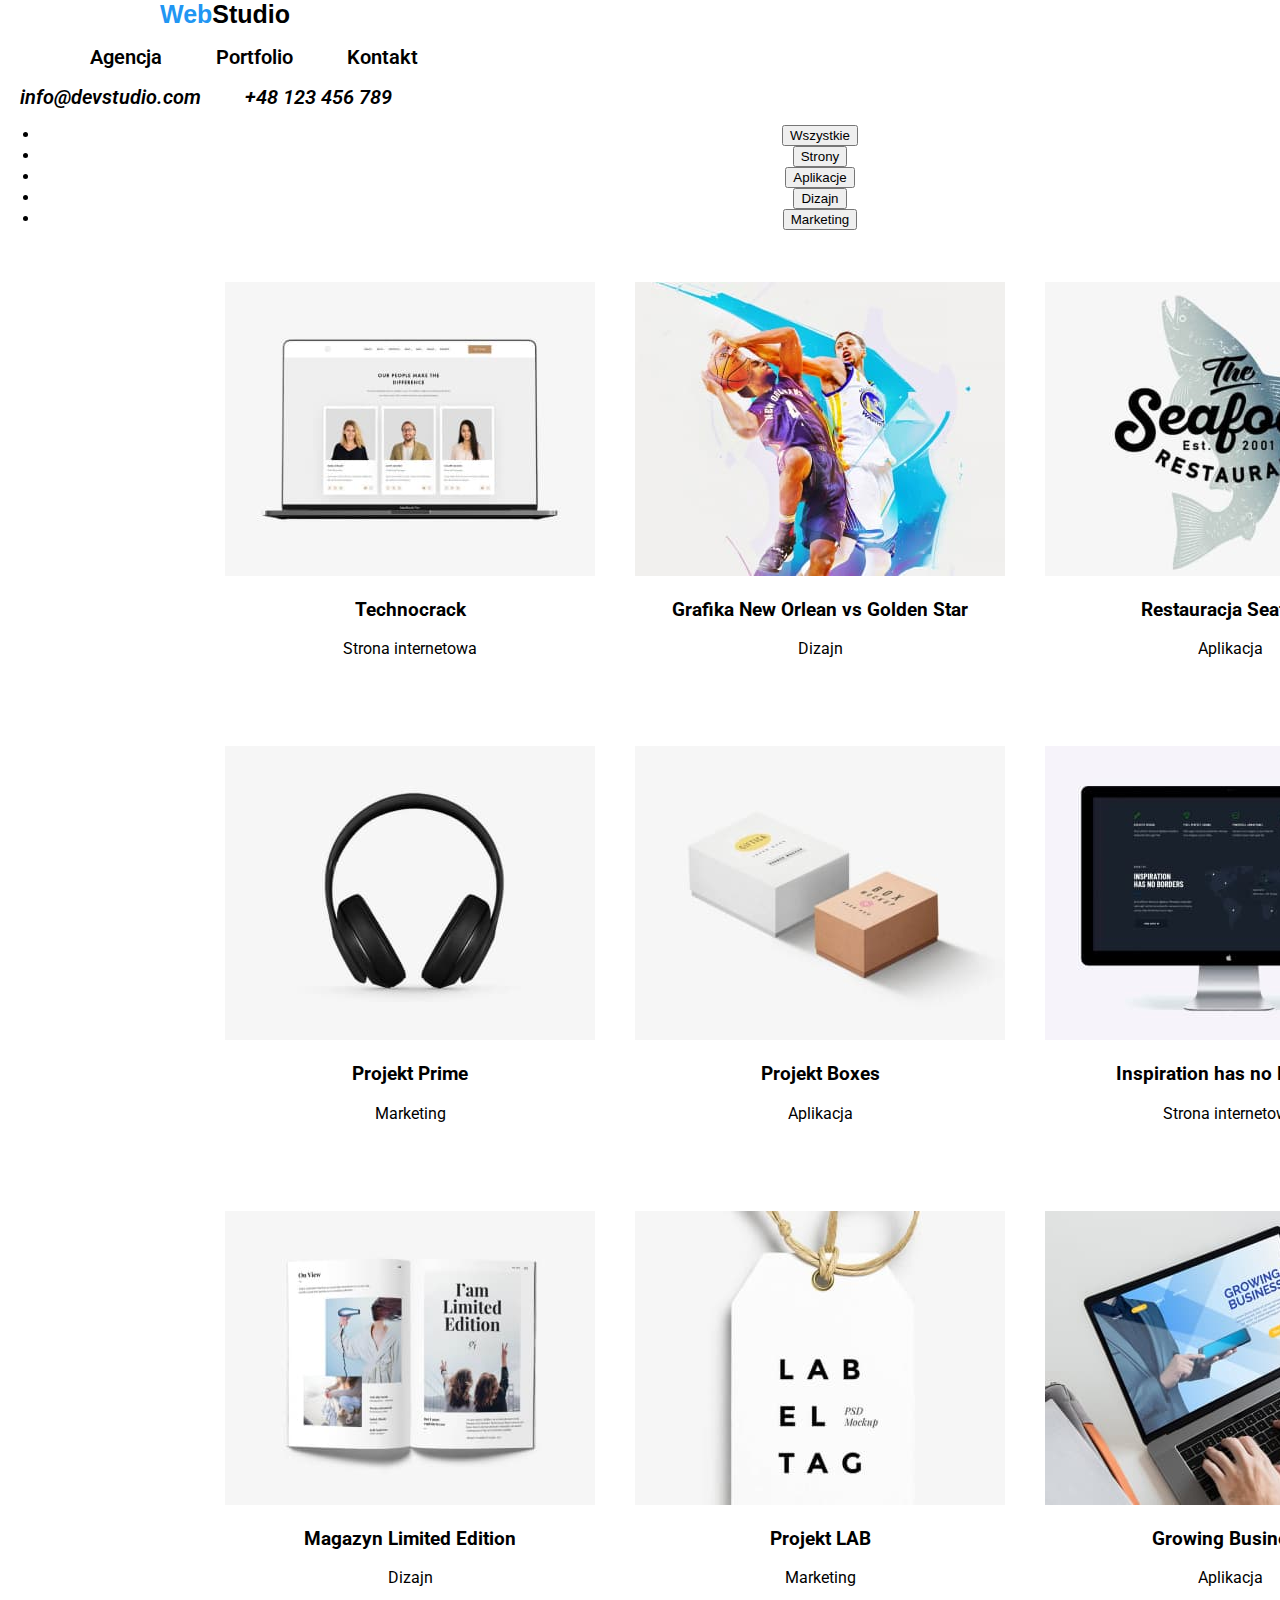
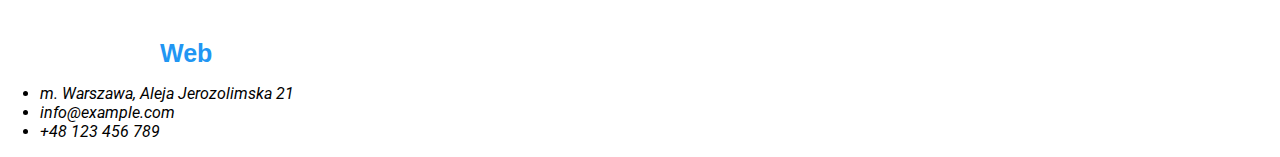
==== portfolio.html @ 201d8515 "utworzenie_nowego_repo" ====
<!DOCTYPE html>
<html lang="en">
  <head>
    <meta charset="UTF-8" />
    <meta http-equiv="X-UA-Compatible" content="IE=edge" />
    <meta name="viewport" content="width=device-width, initial-scale=1.0" />
    <link rel="stylesheet" href="css/styles.css" />
    <link rel="preconnect" href="https://fonts.googleapis.com" />
    <link rel="preconnect" href="https://fonts.gstatic.com" crossorigin />
    <link
      href="https://fonts.googleapis.com/css2?family=Raleway:wght@700&family=Roboto:wght@400;500;700;900&display=swap"
      rel="stylesheet"
    />
    <link rel="preconnect" href="https://fonts.googleapis.com" />
    <link rel="preconnect" href="https://fonts.gstatic.com" crossorigin />
    <link
      href="https://fonts.googleapis.com/css2?family=Raleway:wght@700&family=Roboto:wght@400;500;700;900&display=swap"
      rel="stylesheet"
    />
    <title>Portfolio</title>
  </head>
  <body>
    <header>
      <a href="./index.html" class="logo start"><span class="decoration_leters">Web</span>Studio</a>
      <nav class="manu">
        <ul>
          <li class="menu-list"><a class="menu-item" href="/Agencja">Agencja</a></li>
          <li class="menu-list"><a class="menu-item" href="/Portfolio.html">Portfolio</a></li>
          <li class="menu-list"><a class="menu-item" href="/Kontakt">Kontakt</a></li>
        </ul>
      </nav>
      <address>
        <a class="adres_link" href=":mailto:info@devstudio.com">info@devstudio.com</a>
        <a class="adres_link" href="tel:+48123456789">+48 123 456 789</a>
      </address>
    </header>
    <main>
      <section class="portfolio_section_1">
        <ul>
          <li><button type="button" class="btn_filtr_portlofio">Wszystkie</button></li>
          <li><button type="button" class="btn_filtr_portlofio">Strony</button></li>
          <li><button type="button" class="btn_filtr_portlofio">Aplikacje</button></li>
          <li><button type="button" class="btn_filtr_portlofio">Dizajn</button></li>
          <li><button type="button" class="btn_filtr_portlofio">Marketing</button></li>
        </ul>
      </section>
      <section class="portfolio_section_2">
        <ul>
          <li>
            <img
              src="images/portfolio_image-1.jpg"
              alt="zdjecie_portfolio_1"
              width="370"
              height="294"
            />
            <h3>Technocrack</h3>
            <p>Strona internetowa</p>
          </li>
          <li>
            <img
              src="images/portfolio_image-2.jpg"
              alt="zdjecie_portfolio_2"
              width="370"
              height="294"
            />
            <h3>Grafika New Orlean vs Golden Star</h3>
            <p>Dizajn</p>
          </li>
          <li>
            <img
              src="images/portfolio_image-3.jpg"
              alt="zdjecie_portfolio_3"
              width="370"
              height="294"
            />
            <h3>Restauracja Seafood</h3>
            <p>Aplikacja</p>
          </li>
        </ul>
        <ul>
          <li>
            <img
              src="images/portfolio_image-4.jpg"
              alt="zdjecie_portfolio_4"
              width="370"
              height="294"
            />
            <h3>Projekt Prime</h3>
            <p>Marketing</p>
          </li>
          <li>
            <img
              src="images/portfolio_image-5.jpg"
              alt="zdjecie_portfolio_5"
              width="370"
              height="294"
            />
            <h3>Projekt Boxes</h3>
            <p>Aplikacja</p>
          </li>
          <li>
            <img
              src="images/portfolio_image-6.jpg"
              alt="zdjecie_portfolio_6"
              width="370"
              height="294"
            />
            <h3>Inspiration has no Borders</h3>
            <p>Strona internetowa</p>
          </li>
        </ul>
        <ul>
          <li>
            <img
              src="images/portfolio_image-7.jpg"
              alt="zdjecie_portfolio_7"
              width="370"
              height="294"
            />
            <h3>Magazyn Limited Edition</h3>
            <p>Dizajn</p>
          </li>
          <li>
            <img
              src="images/portfolio_image-8.jpg"
              alt="zdjecie_portfolio_8"
              width="370"
              height="294"
            />
            <h3>Projekt LAB</h3>
            <p>Marketing</p>
          </li>
          <li>
            <img
              src="images/portfolio_image-9.jpg"
              alt="zdjecie_portfolio_9"
              width="370"
              height="294"
            />
            <h3>Growing Business</h3>
            <p>Aplikacja</p>
          </li>
        </ul>
      </section>
    </main>
    <footer>
      <a href="./index.html" class="logo end"><span class="decoration_leters">Web</span>Studio</a>
      <address>
        <ul>
          <li>m. Warszawa, Aleja Jerozolimska 21</li>
          <li>info@example.com</li>
          <li>+48 123 456 789</li>
        </ul>
      </address>
    </footer>
  </body>
</html>
---- css/styles.css ----
:root {
  --main-color: #2196f3;
  --main-bacgraund-color: #2f303a;
  --secondary-bacgraund-color: #f5f4fa;
  --main-font: 'Roboto', sans-serif;
  --secondary-font: 'Releway', sans-serif;
  /*dostępne grubosci Releway 700 */
  /*dostępne grubosci Roboto 400, 500, 700, 900 */
}
body {
  font-family: var(--main-font);
  color: #000;
  width: 1600px;
  margin: auto;
}
/* ----- HEADER ----- */
.logo {
  font-size: 25px;
  font-family: var(--secondary-font);
  font-weight: 700;
  margin-left: 10%;
  text-decoration: none;
}
.start {
  color: #000;
}
.end {
  color: #fff;
}
.decoration_leters {
  color: #2196f3;
}
.menu {
  padding: 0;
  list-style: none;
}
.menu-list {
  display: inline-block;
  vertical-align: top;
  margin-left: 50px;
}
.menu-item {
  font-weight: 600;
  font-size: 20px;
  text-decoration: none;
  color: #000;
}
.adres_link {
  font-size: 20px;
  font-weight: 600;
  margin: 20px;
  text-decoration: none;
  color: #000;
}
.adres_link:hover,
.adres_link:focus,
.menu-item:hover,
.menu-item:focus {
  color: var(--main-color);
}
/* ----- END HEADER ----- */

/* ----- MAIN MAIN ----- */
.main_section_1 div {
  background-color: var(--main-bacgraund-color);
  text-align: center;
  height: 600px;
}
.main_section_1 h1 {
  color: #fff;
  font-size: 44px;
  letter-spacing: 6%;
  line-height: 1.363;
  width: 696px;
  height: 120px;
  margin: auto;
}
.button {
  background-color: var(--main-color);
  color: #fff;
  font-size: 16px;
  height: 50px;
  width: 200px;
  border-radius: 4px;
}
.button:hover {
  transform: scale(1.05);
}
.button:active {
  transform: scale(0.95);
}
.main_section_2 ul {
  display: inline-flex;
  list-style: none;
}
.main_section_2 li {
  margin: 10px;
}
.main_section_2 li p {
  line-height: 1.714;
}
.main_section_3 {
  text-align: center;
  width: 1170px;
  height: 386px;
  margin: auto;
}
.main_section_3 ul {
  list-style: none;
  display: flex;
}
.main_section_3 li {
  margin: auto;
}
.main_section_4 {
  background-color: var(--secondary-bacgraund-color);
  text-align: center;
  height: 648px;
}
.main_section_4 ul {
  display: inline-flex;
  list-style: none;
}
.main_section_4 li {
  background-color: #fff;
  margin: 10px;
  height: 368px;
}
/* ----- END MAIN MAIN ----- */

/* ----- PORTFOLIO MAIN ----- */
.portfolio_section_1 {
  text-align: center;
}
.btn_filtr_portlofio {
  cursor: pointer;
}
.btn_filtr_portlofio:hover,
.btn_filtr_portlofio:focus {
  background-color: var(--main-color);
}
.portfolio_section_2 {
  text-align: center;
}
.portfolio_section_2 ul {
  list-style: none;
  display: inline-flex;
}
.portfolio_section_2 li {
  margin: 20px;
}
/* ----- END PORTFOLIO MAIN ----- */

/* ----- FOOTER ----- */
.footer_address {
  color: hsla(0, 0%, 100%, 60%);
}
.footer_backgraund_color {
  background-color: var(--main-bacgraund-color);
  color: #fff;
}
/* -----END FOOTER ----- */
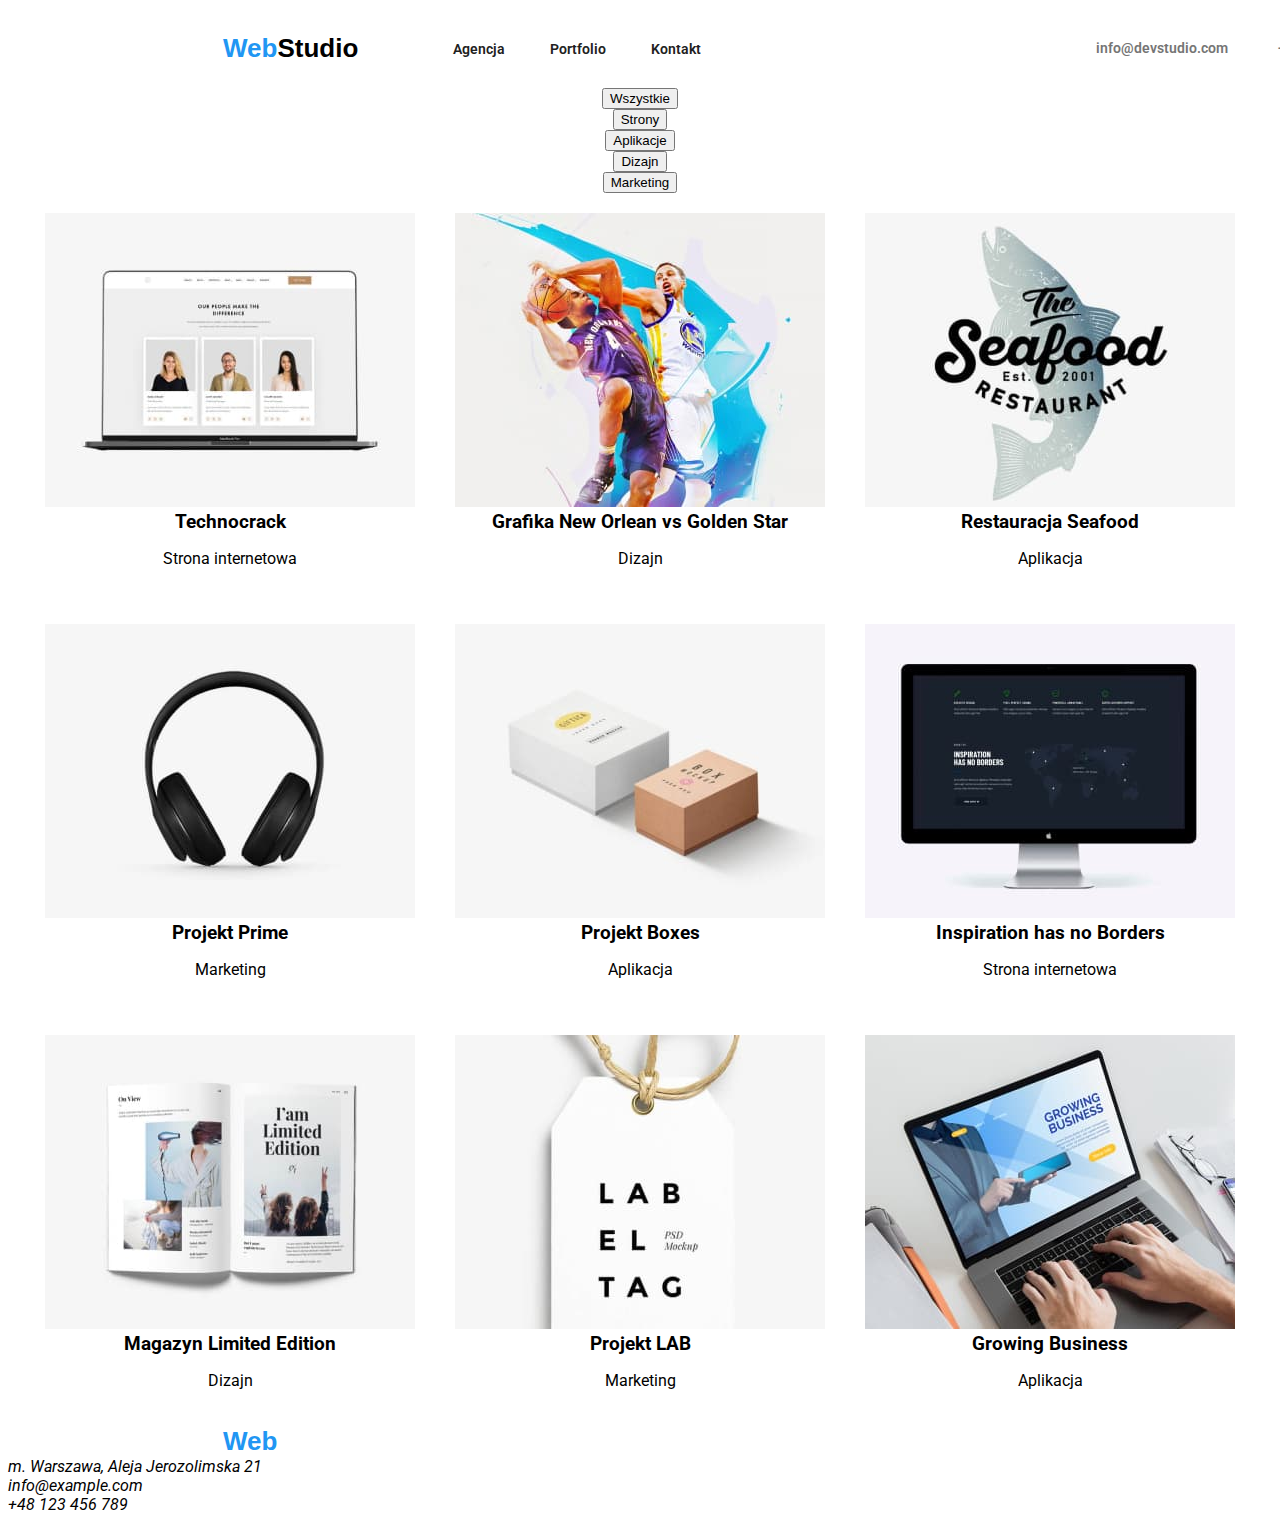
==== commit 985ec35a: "Update portfolio.html" ====
--- a/portfolio.html
+++ b/portfolio.html
@@ -20,19 +20,29 @@
     <title>Portfolio</title>
   </head>
   <body>
-    <header>
-      <a href="./index.html" class="logo start"><span class="decoration_leters">Web</span>Studio</a>
-      <nav class="manu">
-        <ul>
-          <li class="menu-list"><a class="menu-item" href="/Agencja">Agencja</a></li>
-          <li class="menu-list"><a class="menu-item" href="/Portfolio.html">Portfolio</a></li>
-          <li class="menu-list"><a class="menu-item" href="/Kontakt">Kontakt</a></li>
-        </ul>
-      </nav>
-      <address>
-        <a class="adres_link" href=":mailto:info@devstudio.com">info@devstudio.com</a>
-        <a class="adres_link" href="tel:+48123456789">+48 123 456 789</a>
-      </address>
+    <header class="head_container">
+      <div class="container">
+        <nav class="manu">
+          <a href="./index.html" class="logo start link"
+            ><span class="decoration_leters">Web</span>Studio</a
+          >
+          <ul class="nav_container list">
+            <li class="menu-list">
+              <a class="menu-item link" href="/Agencja">Agencja</a>
+            </li>
+            <li class="menu-list">
+              <a class="menu-item link" href="./portfolio.html">Portfolio</a>
+            </li>
+            <li class="menu-list">
+              <a class="menu-item link" href="/Kontakt">Kontakt</a>
+            </li>
+          </ul>
+        </nav>
+        <div class="adres_link">
+          <a class="link head_link" href=":mailto:info@devstudio.com">info@devstudio.com</a>
+          <a class="link head_link" href="tel:+48123456789">+48 123 456 789</a>
+        </div>
+      </div>
     </header>
     <main>
       <section class="portfolio_section_1">
--- a/css/styles.css
+++ b/css/styles.css
@@ -10,16 +10,52 @@
 body {
   font-family: var(--main-font);
   color: #000;
+}
+h1,
+h2,
+h3,
+h4,
+h5,
+h6 {
+  margin: 0;
+  padding: 0;
+}
+p {
+  padding: 0;
+}
+ul {
+  margin: 0;
+  padding: 0;
+}
+.list {
+  list-style: none;
+}
+.link {
+  text-decoration: none;
+}
+.container {
   width: 1600px;
-  margin: auto;
+}
+.section {
+  padding: 94px 0;
 }
 /* ----- HEADER ----- */
+.head_container .container {
+  display: flex;
+  align-items: center;
+  min-height: 80px;
+  margin-left: 0 auto;
+}
+.manu {
+  display: flex;
+  align-items: center;
+}
 .logo {
-  font-size: 25px;
+  font-size: 26px;
   font-family: var(--secondary-font);
   font-weight: 700;
-  margin-left: 10%;
-  text-decoration: none;
+  margin-left: 215px;
+  margin-right: 95px;
 }
 .start {
   color: #000;
@@ -28,32 +64,34 @@
   color: #fff;
 }
 .decoration_leters {
-  color: #2196f3;
-}
-.menu {
-  padding: 0;
-  list-style: none;
-}
-.menu-list {
-  display: inline-block;
-  vertical-align: top;
-  margin-left: 50px;
+  color: var(--main-color);
+}
+.nav_container {
+  display: flex;
+}
+.menu-list:not(:last-child) {
+  margin-right: 45px;
 }
 .menu-item {
   font-weight: 600;
-  font-size: 20px;
-  text-decoration: none;
-  color: #000;
+  font-size: 14px;
+  color: #212121;
 }
 .adres_link {
-  font-size: 20px;
+  display: flex;
+  font-size: 14px;
   font-weight: 600;
-  margin: 20px;
-  text-decoration: none;
-  color: #000;
-}
-.adres_link:hover,
-.adres_link:focus,
+  padding-right: 225px;
+  margin-left: auto;
+}
+.adres_link a {
+  color: #757575;
+}
+.head_link:not(:last-child) {
+  margin-right: 50px;
+}
+.head_link:hover,
+.head_link:focus,
 .menu-item:hover,
 .menu-item:focus {
   color: var(--main-color);
@@ -61,19 +99,20 @@
 /* ----- END HEADER ----- */
 
 /* ----- MAIN MAIN ----- */
-.main_section_1 div {
+
+.section_1_items {
   background-color: var(--main-bacgraund-color);
-  text-align: center;
   height: 600px;
+  display: flex;
+  flex-direction: column;
+  align-items: center;
+  justify-content: center;
 }
 .main_section_1 h1 {
   color: #fff;
   font-size: 44px;
   letter-spacing: 6%;
   line-height: 1.363;
-  width: 696px;
-  height: 120px;
-  margin: auto;
 }
 .button {
   background-color: var(--main-color);
@@ -101,25 +140,24 @@
 }
 .main_section_3 {
   text-align: center;
-  width: 1170px;
-  height: 386px;
-  margin: auto;
 }
 .main_section_3 ul {
-  list-style: none;
   display: flex;
 }
 .main_section_3 li {
   margin: auto;
 }
+.main_section_3 div {
+  margin: auto;
+  width: 1170px;
+  /* height: 385px; */
+}
 .main_section_4 {
   background-color: var(--secondary-bacgraund-color);
   text-align: center;
-  height: 648px;
 }
 .main_section_4 ul {
   display: inline-flex;
-  list-style: none;
 }
 .main_section_4 li {
   background-color: #fff;
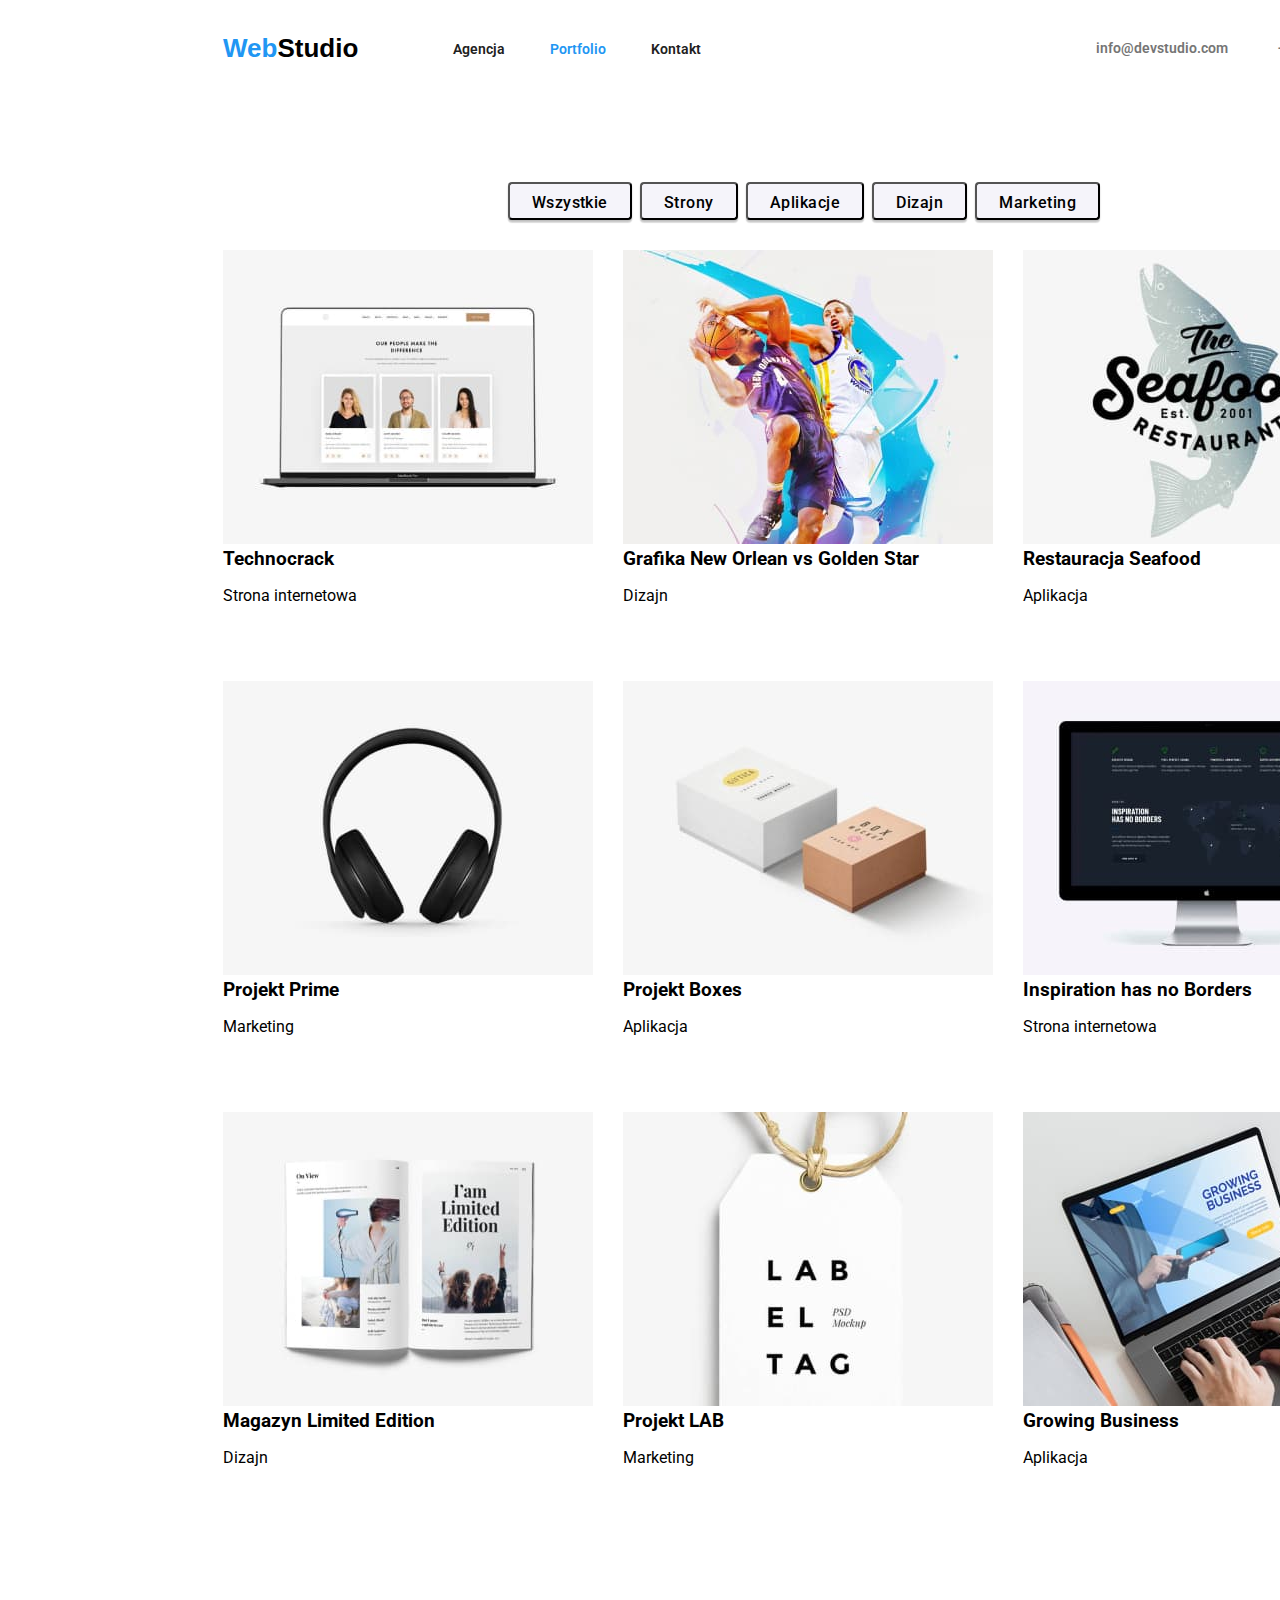
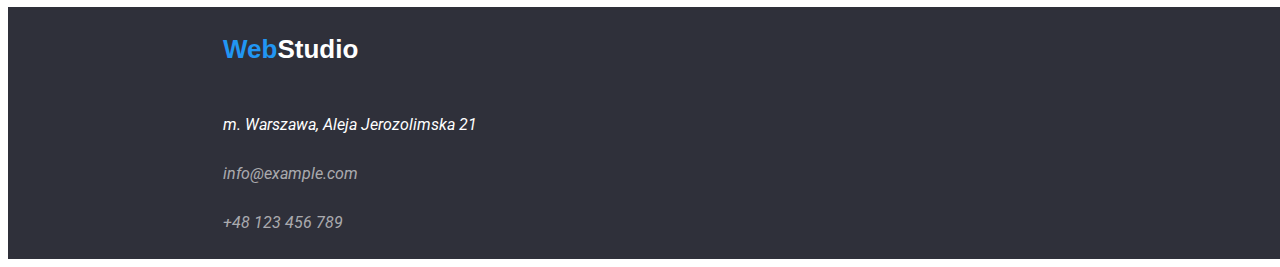
==== commit fd41f07c: "zmiana" ====
--- a/portfolio.html
+++ b/portfolio.html
@@ -20,7 +20,7 @@
     <title>Portfolio</title>
   </head>
   <body>
-    <header class="head_container">
+    <header class="head_container section">
       <div class="container">
         <nav class="manu">
           <a href="./index.html" class="logo start link"
@@ -31,7 +31,7 @@
               <a class="menu-item link" href="/Agencja">Agencja</a>
             </li>
             <li class="menu-list">
-              <a class="menu-item link" href="./portfolio.html">Portfolio</a>
+              <a class="menu-item link decoration_leters" href="./portfolio.html">Portfolio</a>
             </li>
             <li class="menu-list">
               <a class="menu-item link" href="/Kontakt">Kontakt</a>
@@ -45,8 +45,8 @@
       </div>
     </header>
     <main>
-      <section class="portfolio_section_1">
-        <ul>
+      <section class="portfolio_section_1 container">
+        <ul class="list">
           <li><button type="button" class="btn_filtr_portlofio">Wszystkie</button></li>
           <li><button type="button" class="btn_filtr_portlofio">Strony</button></li>
           <li><button type="button" class="btn_filtr_portlofio">Aplikacje</button></li>
@@ -54,8 +54,8 @@
           <li><button type="button" class="btn_filtr_portlofio">Marketing</button></li>
         </ul>
       </section>
-      <section class="portfolio_section_2">
-        <ul>
+      <section class="portfolio_section_2 section container">
+        <ul class="list">
           <li>
             <img
               src="images/portfolio_image-1.jpg"
@@ -87,7 +87,7 @@
             <p>Aplikacja</p>
           </li>
         </ul>
-        <ul>
+        <ul class="list">
           <li>
             <img
               src="images/portfolio_image-4.jpg"
@@ -119,7 +119,7 @@
             <p>Strona internetowa</p>
           </li>
         </ul>
-        <ul>
+        <ul class="list">
           <li>
             <img
               src="images/portfolio_image-7.jpg"
@@ -153,15 +153,19 @@
         </ul>
       </section>
     </main>
-    <footer>
-      <a href="./index.html" class="logo end"><span class="decoration_leters">Web</span>Studio</a>
-      <address>
-        <ul>
-          <li>m. Warszawa, Aleja Jerozolimska 21</li>
-          <li>info@example.com</li>
-          <li>+48 123 456 789</li>
-        </ul>
-      </address>
+    <footer class="footer_designed footer_backgraund_color container">
+      <div class="">
+        <a href="./index.html" class="logo end link"
+          ><span class="decoration_leters">Web</span>Studio</a
+        >
+        <address class="footer_adress">
+          <ul class="list">
+            <li>m. Warszawa, Aleja Jerozolimska 21</li>
+            <li class="footer_address">info@example.com</li>
+            <li class="footer_address">+48 123 456 789</li>
+          </ul>
+        </address>
+      </div>
     </footer>
   </body>
 </html>
--- a/css/styles.css
+++ b/css/styles.css
@@ -35,9 +35,10 @@
 }
 .container {
   width: 1600px;
+  margin: 0 auto;
 }
 .section {
-  padding: 94px 0;
+  padding: 0 0 94px;
 }
 /* ----- HEADER ----- */
 .head_container .container {
@@ -45,6 +46,7 @@
   align-items: center;
   min-height: 80px;
   margin-left: 0 auto;
+  /* margin: 0 auto; */
 }
 .manu {
   display: flex;
@@ -60,12 +62,7 @@
 .start {
   color: #000;
 }
-.end {
-  color: #fff;
-}
-.decoration_leters {
-  color: var(--main-color);
-}
+
 .nav_container {
   display: flex;
 }
@@ -76,6 +73,9 @@
   font-weight: 600;
   font-size: 14px;
   color: #212121;
+}
+.decoration_leters {
+  color: var(--main-color);
 }
 .adres_link {
   display: flex;
@@ -108,11 +108,17 @@
   align-items: center;
   justify-content: center;
 }
-.main_section_1 h1 {
+.section_1_items h1 {
   color: #fff;
   font-size: 44px;
   letter-spacing: 6%;
   line-height: 1.363;
+  letter-spacing: 0.06em;
+}
+.section_1_items div {
+  width: 696px;
+  min-height: 120px;
+  text-align: center;
 }
 .button {
   background-color: var(--main-color);
@@ -121,6 +127,7 @@
   height: 50px;
   width: 200px;
   border-radius: 4px;
+  margin-top: 30px;
 }
 .button:hover {
   transform: scale(1.05);
@@ -131,6 +138,7 @@
 .main_section_2 ul {
   display: inline-flex;
   list-style: none;
+  margin: 0 215px;
 }
 .main_section_2 li {
   margin: 10px;
@@ -168,24 +176,45 @@
 
 /* ----- PORTFOLIO MAIN ----- */
 .portfolio_section_1 {
-  text-align: center;
+  display: flex;
+  justify-content: center;
+}
+.portfolio_section_1 ul {
+  display: flex;
 }
 .btn_filtr_portlofio {
   cursor: pointer;
+  height: 38px;
+  margin-right: 8px;
+  padding: 6px 22px;
+  box-shadow: 0px 3px 1px rgba(0, 0, 0, 0.1), 0px 1px 2px rgba(0, 0, 0, 0.08),
+    0px 2px 2px rgba(0, 0, 0, 0.12);
+  border-radius: 4px;
+  background-color: #f5f4fa;
+  /* font designed */
+  font-family: var(--main-font);
+  font-style: normal;
+  font-weight: 500;
+  font-size: 16px;
+  line-height: 26px;
+  letter-spacing: 0.03em;
 }
 .btn_filtr_portlofio:hover,
 .btn_filtr_portlofio:focus {
   background-color: var(--main-color);
 }
+
 .portfolio_section_2 {
-  text-align: center;
+  display: flex;
+  justify-content: center;
+  flex-wrap: wrap;
 }
 .portfolio_section_2 ul {
-  list-style: none;
-  display: inline-flex;
+  display: flex;
+  margin: 15px;
 }
 .portfolio_section_2 li {
-  margin: 20px;
+  margin: 15px;
 }
 /* ----- END PORTFOLIO MAIN ----- */
 
@@ -197,4 +226,21 @@
   background-color: var(--main-bacgraund-color);
   color: #fff;
 }
+
+.footer_designed {
+  min-height: 252px;
+  display: flex;
+  align-items: center;
+}
+.end {
+  color: #fff;
+}
+
+.footer_adress {
+  margin-left: 215px;
+  margin-top: 50px;
+}
+.footer_adress ul li:not(:last-child) {
+  margin-bottom: 30px;
+}
 /* -----END FOOTER ----- */
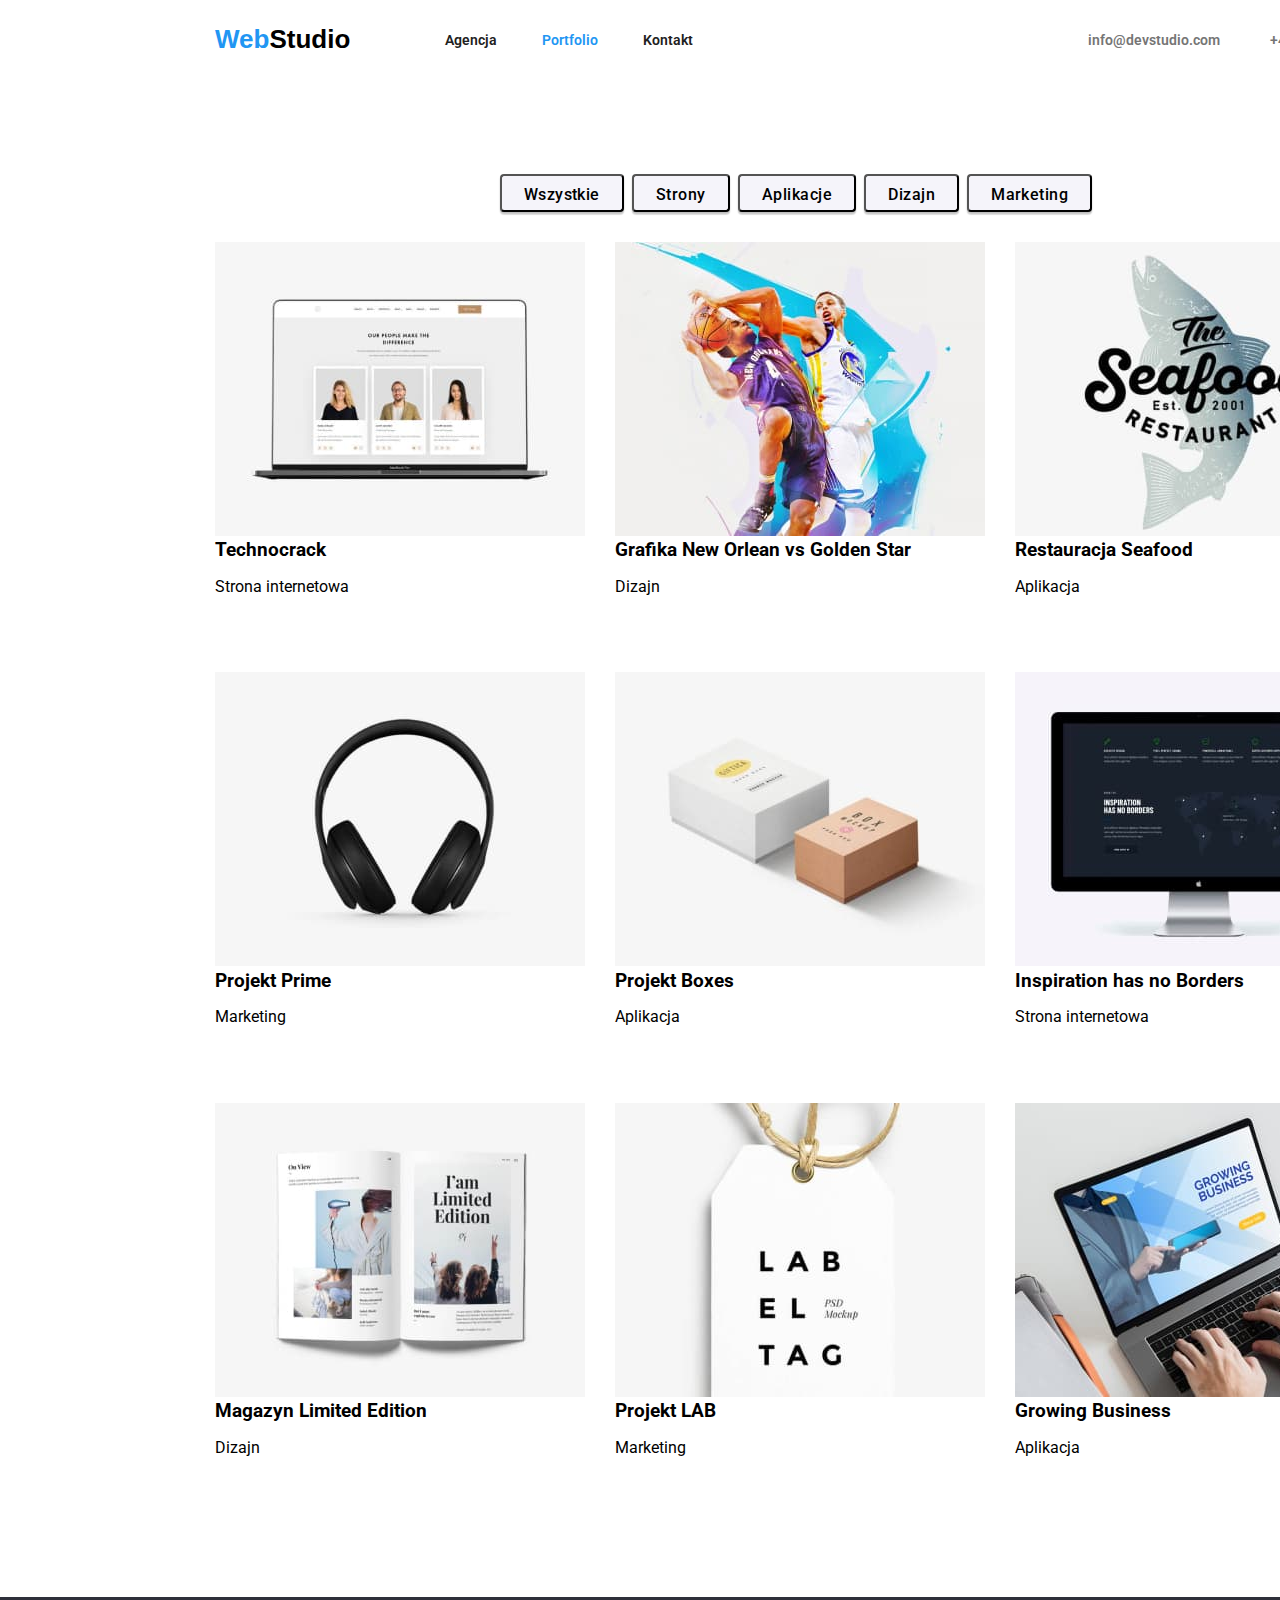
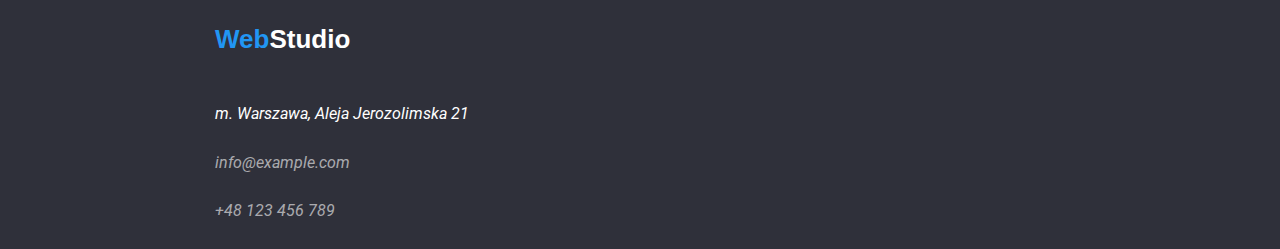
==== commit 8f4be8bc: "Update portfolio.html" ====
--- a/portfolio.html
+++ b/portfolio.html
@@ -4,6 +4,7 @@
     <meta charset="UTF-8" />
     <meta http-equiv="X-UA-Compatible" content="IE=edge" />
     <meta name="viewport" content="width=device-width, initial-scale=1.0" />
+    <link rel="stylesheet" href="modern-normalize/modern-normalize.css" />
     <link rel="stylesheet" href="css/styles.css" />
     <link rel="preconnect" href="https://fonts.googleapis.com" />
     <link rel="preconnect" href="https://fonts.gstatic.com" crossorigin />
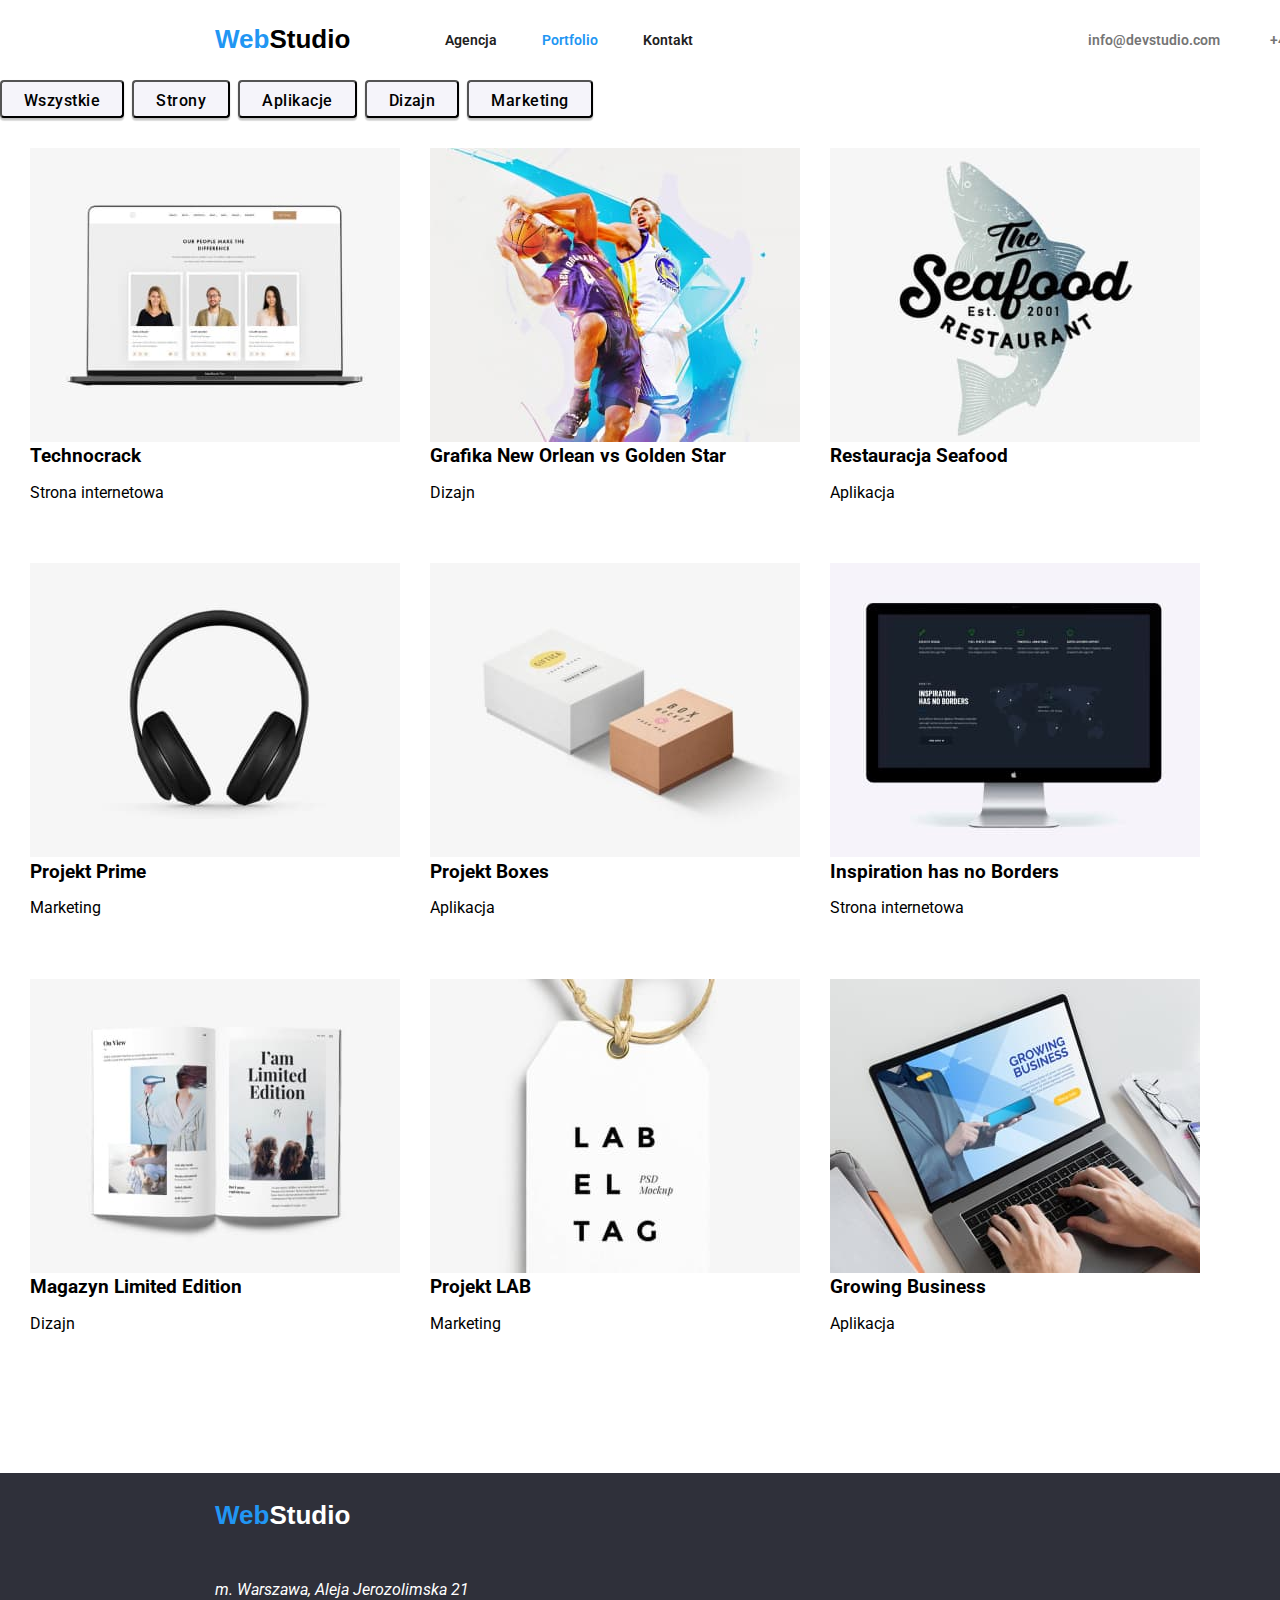
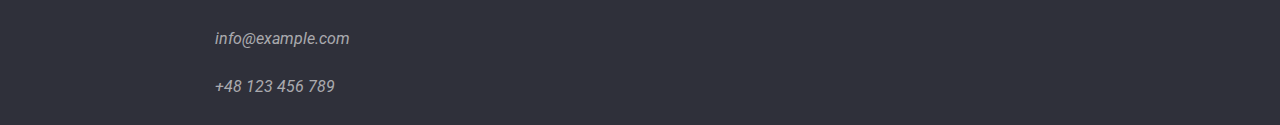
==== commit 1a2a2e2d: "Update portfolio.html" ====
--- a/portfolio.html
+++ b/portfolio.html
@@ -21,7 +21,7 @@
     <title>Portfolio</title>
   </head>
   <body>
-    <header class="head_container section">
+    <header class="head_container">
       <div class="container">
         <nav class="manu">
           <a href="./index.html" class="logo start link"
@@ -46,116 +46,120 @@
       </div>
     </header>
     <main>
-      <section class="portfolio_section_1 container">
-        <ul class="list">
-          <li><button type="button" class="btn_filtr_portlofio">Wszystkie</button></li>
-          <li><button type="button" class="btn_filtr_portlofio">Strony</button></li>
-          <li><button type="button" class="btn_filtr_portlofio">Aplikacje</button></li>
-          <li><button type="button" class="btn_filtr_portlofio">Dizajn</button></li>
-          <li><button type="button" class="btn_filtr_portlofio">Marketing</button></li>
-        </ul>
+      <section class="portfolio_section_1">
+        <div class="container">
+          <ul class="list">
+            <li><button type="button" class="btn_filtr_portlofio">Wszystkie</button></li>
+            <li><button type="button" class="btn_filtr_portlofio">Strony</button></li>
+            <li><button type="button" class="btn_filtr_portlofio">Aplikacje</button></li>
+            <li><button type="button" class="btn_filtr_portlofio">Dizajn</button></li>
+            <li><button type="button" class="btn_filtr_portlofio">Marketing</button></li>
+          </ul>
+        </div>
       </section>
-      <section class="portfolio_section_2 section container">
-        <ul class="list">
-          <li>
-            <img
-              src="images/portfolio_image-1.jpg"
-              alt="zdjecie_portfolio_1"
-              width="370"
-              height="294"
-            />
-            <h3>Technocrack</h3>
-            <p>Strona internetowa</p>
-          </li>
-          <li>
-            <img
-              src="images/portfolio_image-2.jpg"
-              alt="zdjecie_portfolio_2"
-              width="370"
-              height="294"
-            />
-            <h3>Grafika New Orlean vs Golden Star</h3>
-            <p>Dizajn</p>
-          </li>
-          <li>
-            <img
-              src="images/portfolio_image-3.jpg"
-              alt="zdjecie_portfolio_3"
-              width="370"
-              height="294"
-            />
-            <h3>Restauracja Seafood</h3>
-            <p>Aplikacja</p>
-          </li>
-        </ul>
-        <ul class="list">
-          <li>
-            <img
-              src="images/portfolio_image-4.jpg"
-              alt="zdjecie_portfolio_4"
-              width="370"
-              height="294"
-            />
-            <h3>Projekt Prime</h3>
-            <p>Marketing</p>
-          </li>
-          <li>
-            <img
-              src="images/portfolio_image-5.jpg"
-              alt="zdjecie_portfolio_5"
-              width="370"
-              height="294"
-            />
-            <h3>Projekt Boxes</h3>
-            <p>Aplikacja</p>
-          </li>
-          <li>
-            <img
-              src="images/portfolio_image-6.jpg"
-              alt="zdjecie_portfolio_6"
-              width="370"
-              height="294"
-            />
-            <h3>Inspiration has no Borders</h3>
-            <p>Strona internetowa</p>
-          </li>
-        </ul>
-        <ul class="list">
-          <li>
-            <img
-              src="images/portfolio_image-7.jpg"
-              alt="zdjecie_portfolio_7"
-              width="370"
-              height="294"
-            />
-            <h3>Magazyn Limited Edition</h3>
-            <p>Dizajn</p>
-          </li>
-          <li>
-            <img
-              src="images/portfolio_image-8.jpg"
-              alt="zdjecie_portfolio_8"
-              width="370"
-              height="294"
-            />
-            <h3>Projekt LAB</h3>
-            <p>Marketing</p>
-          </li>
-          <li>
-            <img
-              src="images/portfolio_image-9.jpg"
-              alt="zdjecie_portfolio_9"
-              width="370"
-              height="294"
-            />
-            <h3>Growing Business</h3>
-            <p>Aplikacja</p>
-          </li>
-        </ul>
+      <section class="portfolio_section_2 section">
+        <div class="container">
+          <ul class="list">
+            <li>
+              <img
+                src="images/portfolio_image-1.jpg"
+                alt="zdjecie_portfolio_1"
+                width="370"
+                height="294"
+              />
+              <h3>Technocrack</h3>
+              <p>Strona internetowa</p>
+            </li>
+            <li>
+              <img
+                src="images/portfolio_image-2.jpg"
+                alt="zdjecie_portfolio_2"
+                width="370"
+                height="294"
+              />
+              <h3>Grafika New Orlean vs Golden Star</h3>
+              <p>Dizajn</p>
+            </li>
+            <li>
+              <img
+                src="images/portfolio_image-3.jpg"
+                alt="zdjecie_portfolio_3"
+                width="370"
+                height="294"
+              />
+              <h3>Restauracja Seafood</h3>
+              <p>Aplikacja</p>
+            </li>
+          </ul>
+          <ul class="list">
+            <li>
+              <img
+                src="images/portfolio_image-4.jpg"
+                alt="zdjecie_portfolio_4"
+                width="370"
+                height="294"
+              />
+              <h3>Projekt Prime</h3>
+              <p>Marketing</p>
+            </li>
+            <li>
+              <img
+                src="images/portfolio_image-5.jpg"
+                alt="zdjecie_portfolio_5"
+                width="370"
+                height="294"
+              />
+              <h3>Projekt Boxes</h3>
+              <p>Aplikacja</p>
+            </li>
+            <li>
+              <img
+                src="images/portfolio_image-6.jpg"
+                alt="zdjecie_portfolio_6"
+                width="370"
+                height="294"
+              />
+              <h3>Inspiration has no Borders</h3>
+              <p>Strona internetowa</p>
+            </li>
+          </ul>
+          <ul class="list">
+            <li>
+              <img
+                src="images/portfolio_image-7.jpg"
+                alt="zdjecie_portfolio_7"
+                width="370"
+                height="294"
+              />
+              <h3>Magazyn Limited Edition</h3>
+              <p>Dizajn</p>
+            </li>
+            <li>
+              <img
+                src="images/portfolio_image-8.jpg"
+                alt="zdjecie_portfolio_8"
+                width="370"
+                height="294"
+              />
+              <h3>Projekt LAB</h3>
+              <p>Marketing</p>
+            </li>
+            <li>
+              <img
+                src="images/portfolio_image-9.jpg"
+                alt="zdjecie_portfolio_9"
+                width="370"
+                height="294"
+              />
+              <h3>Growing Business</h3>
+              <p>Aplikacja</p>
+            </li>
+          </ul>
+        </div>
       </section>
     </main>
-    <footer class="footer_designed footer_backgraund_color container">
-      <div class="">
+    <footer class="footer_designed footer_backgraund_color">
+      <div class="container">
         <a href="./index.html" class="logo end link"
           ><span class="decoration_leters">Web</span>Studio</a
         >
--- a/css/styles.css
+++ b/css/styles.css
@@ -45,8 +45,6 @@
   display: flex;
   align-items: center;
   min-height: 80px;
-  margin-left: 0 auto;
-  /* margin: 0 auto; */
 }
 .manu {
   display: flex;
@@ -99,9 +97,10 @@
 /* ----- END HEADER ----- */
 
 /* ----- MAIN MAIN ----- */
-
+.main_section_1 {
+  background-color: var(--main-bacgraund-color);
+}
 .section_1_items {
-  background-color: var(--main-bacgraund-color);
   height: 600px;
   display: flex;
   flex-direction: column;
@@ -148,9 +147,11 @@
 }
 .main_section_3 {
   text-align: center;
+  /* padding-top: 94px; */
 }
 .main_section_3 ul {
   display: flex;
+  margin-top: 50px;
 }
 .main_section_3 li {
   margin: auto;
@@ -163,9 +164,11 @@
 .main_section_4 {
   background-color: var(--secondary-bacgraund-color);
   text-align: center;
+  padding-top: 94px;
 }
 .main_section_4 ul {
   display: inline-flex;
+  margin-top: 50px;
 }
 .main_section_4 li {
   background-color: #fff;
